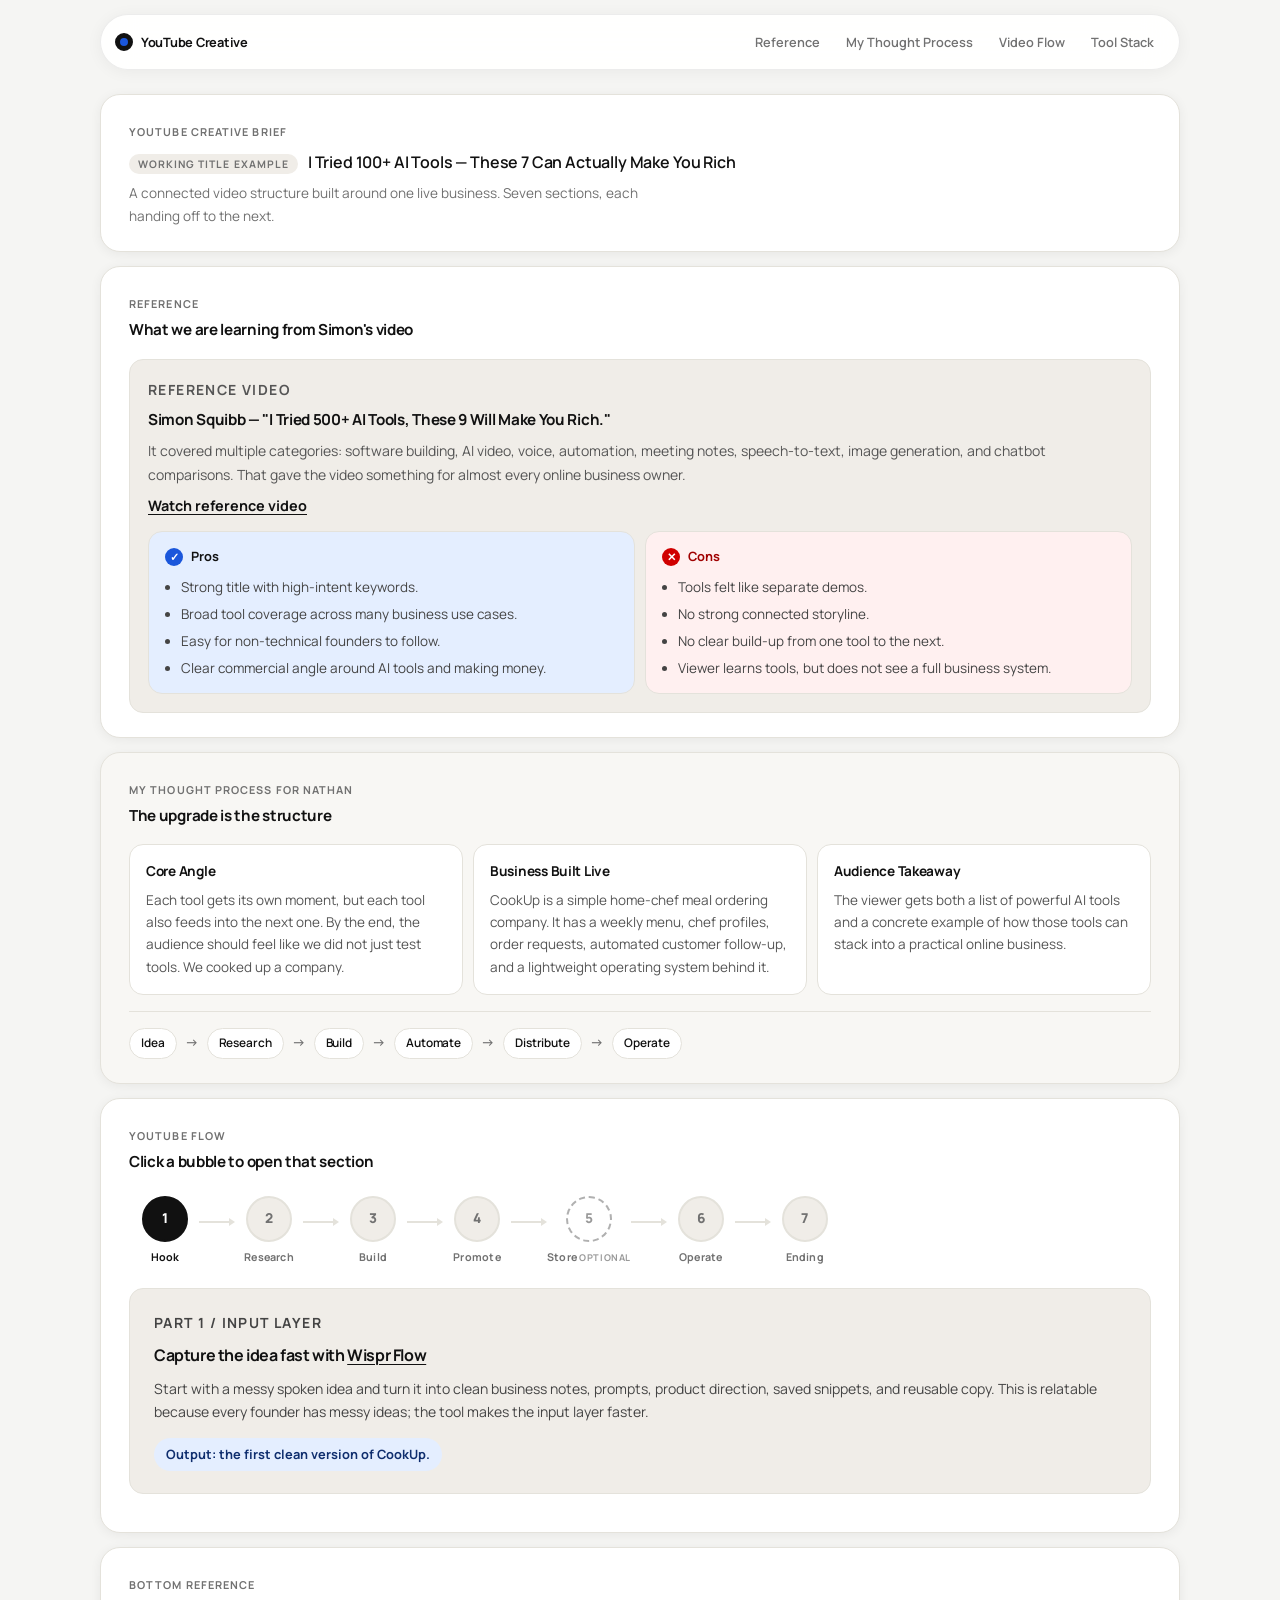
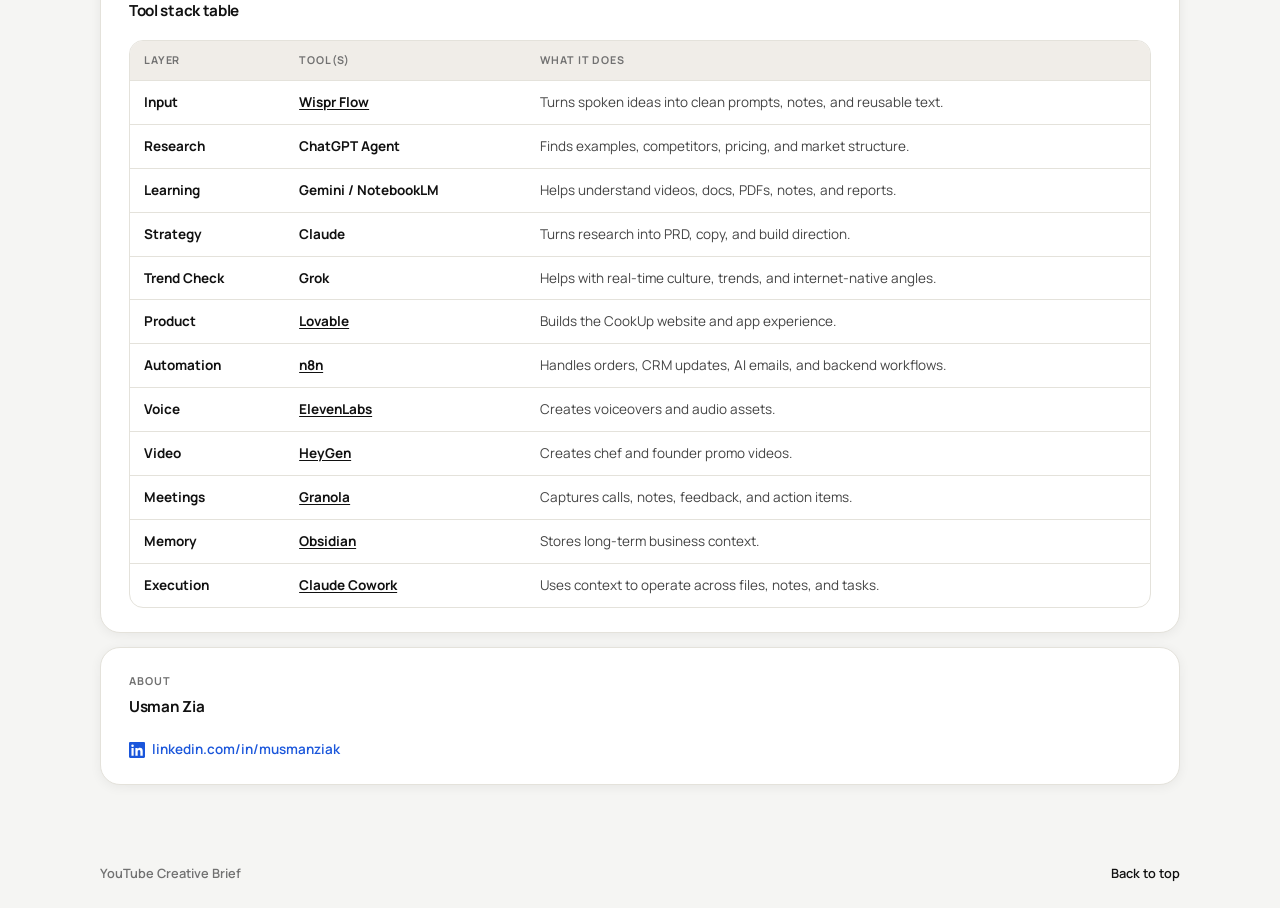
==== docs/index.html @ d0417f4d "Add About section, update footer text - Add About section with Usman Zia name and LinkedIn link - Si" ====
<!doctype html>
<html lang="en">
  <head>
    <meta charset="UTF-8" />
    <meta name="viewport" content="width=device-width, initial-scale=1.0" />
    <meta name="description" content="YouTube creative brief for a CookUp AI tools video built around one connected business." />
    <title>YouTube Creative Brief — CookUp</title>
    <link rel="preconnect" href="https://fonts.googleapis.com" />
    <link rel="preconnect" href="https://fonts.gstatic.com" crossorigin />
    <link href="https://fonts.googleapis.com/css2?family=Manrope:wght@400;500;600;700;800&display=swap" rel="stylesheet" />
    <link rel="stylesheet" href="styles.css" />
  </head>
  <body>
    <header class="site-header">
      <a class="brand" href="#top" aria-label="Go to top">
        <span class="brand-mark"></span>
        <span>YouTube Creative</span>
      </a>
      <button class="menu-toggle" type="button" aria-expanded="false" aria-controls="primary-nav">
        <span class="menu-toggle-line"></span>
        <span class="menu-toggle-line"></span>
        <span class="menu-toggle-line"></span>
        <span class="sr-only">Toggle navigation</span>
      </button>
      <nav id="primary-nav" class="nav" aria-label="Page sections">
        <a href="#reference">Reference</a>
        <a href="#thinking">My Thought Process</a>
        <a href="#flow">Video Flow</a>
        <a href="#stack">Tool Stack</a>
      </nav>
    </header>

    <main id="top">

      <section class="hero section-shell">
        <div class="eyebrow">YouTube Creative Brief</div>
        <p class="working-title"><span class="wt-label">Working Title Example</span> I Tried 100+ AI Tools — These 7 Can Actually Make You Rich</p>
        <p class="page-desc">A connected video structure built around one live business. Seven sections, each handing off to the next.</p>
      </section>

      <section id="reference" class="section-shell">
        <div class="section-label">
          <span class="section-kicker">Reference</span>
          <h2>What we are learning from Simon's video</h2>
        </div>

        <article class="reference-card">
          <div class="reference-copy">
            <p class="label">Reference Video</p>
            <h3>Simon Squibb — "I Tried 500+ AI Tools, These 9 Will Make You Rich."</h3>
            <p>
              It covered multiple categories: software building, AI video, voice, automation, meeting notes,
              speech-to-text, image generation, and chatbot comparisons. That gave the video something for
              almost every online business owner.
            </p>
            <a class="text-link" href="https://www.youtube.com/watch?v=Qgi5hb7yxjU&t=3s" target="_blank" rel="noreferrer">
              Watch reference video
            </a>
          </div>

          <div class="pros-cons">
            <div class="pc-card pros-card">
              <h4><span aria-hidden="true">✓</span> Pros</h4>
              <ul>
                <li>Strong title with high-intent keywords.</li>
                <li>Broad tool coverage across many business use cases.</li>
                <li>Easy for non-technical founders to follow.</li>
                <li>Clear commercial angle around AI tools and making money.</li>
              </ul>
            </div>
            <div class="pc-card cons-card">
              <h4><span aria-hidden="true">✕</span> Cons</h4>
              <ul>
                <li>Tools felt like separate demos.</li>
                <li>No strong connected storyline.</li>
                <li>No clear build-up from one tool to the next.</li>
                <li>Viewer learns tools, but does not see a full business system.</li>
              </ul>
            </div>
          </div>
        </article>
      </section>

      <section id="thinking" class="section-shell thinking-section">
        <div class="section-label">
          <span class="section-kicker">My Thought Process for Nathan</span>
          <h2>The upgrade is the structure</h2>
        </div>

        <div class="thinking-grid">
          <article>
            <h3>Core Angle</h3>
            <p>
              Each tool gets its own moment, but each tool also feeds into the next one.
              By the end, the audience should feel like we did not just test tools. We cooked up a company.
            </p>
          </article>
          <article>
            <h3>Business Built Live</h3>
            <p>
              CookUp is a simple home-chef meal ordering company. It has a weekly menu, chef profiles,
              order requests, automated customer follow-up, and a lightweight operating system behind it.
            </p>
          </article>
          <article>
            <h3>Audience Takeaway</h3>
            <p>
              The viewer gets both a list of powerful AI tools and a concrete example of how those tools
              can stack into a practical online business.
            </p>
          </article>
        </div>

        <div class="flow-strip" aria-label="Video structure summary">
          <span class="flow-pill">Idea</span>
          <span class="flow-arrow" aria-hidden="true">→</span>
          <span class="flow-pill">Research</span>
          <span class="flow-arrow" aria-hidden="true">→</span>
          <span class="flow-pill">Build</span>
          <span class="flow-arrow" aria-hidden="true">→</span>
          <span class="flow-pill">Automate</span>
          <span class="flow-arrow" aria-hidden="true">→</span>
          <span class="flow-pill">Distribute</span>
          <span class="flow-arrow" aria-hidden="true">→</span>
          <span class="flow-pill">Operate</span>
        </div>
      </section>

      <section id="flow" class="section-shell flow-section">
        <div class="section-label">
          <span class="section-kicker">YouTube Flow</span>
          <h2>Click a bubble to open that section</h2>
        </div>

        <div class="flow-tabs" data-flow-tabs>

          <div class="flow-bubbles" role="tablist" aria-label="Video sections">
            <button class="bubble-step active" type="button" role="tab" aria-selected="true" aria-controls="flow-1" data-flow-tab="flow-1">
              <div class="bubble-circle">1</div>
              <div class="bubble-label">Hook</div>
            </button>
            <div class="bubble-connector" aria-hidden="true"></div>
            <button class="bubble-step" type="button" role="tab" aria-selected="false" aria-controls="flow-2" data-flow-tab="flow-2">
              <div class="bubble-circle">2</div>
              <div class="bubble-label">Research</div>
            </button>
            <div class="bubble-connector" aria-hidden="true"></div>
            <button class="bubble-step" type="button" role="tab" aria-selected="false" aria-controls="flow-3" data-flow-tab="flow-3">
              <div class="bubble-circle">3</div>
              <div class="bubble-label">Build</div>
            </button>
            <div class="bubble-connector" aria-hidden="true"></div>
            <button class="bubble-step" type="button" role="tab" aria-selected="false" aria-controls="flow-4" data-flow-tab="flow-4">
              <div class="bubble-circle">4</div>
              <div class="bubble-label">Promote</div>
            </button>
            <div class="bubble-connector" aria-hidden="true"></div>
            <button class="bubble-step bubble-optional" type="button" role="tab" aria-selected="false" aria-controls="flow-5" data-flow-tab="flow-5">
              <div class="bubble-circle">5</div>
              <div class="bubble-label">Store <span class="optional-tag">optional</span></div>
            </button>
            <div class="bubble-connector" aria-hidden="true"></div>
            <button class="bubble-step" type="button" role="tab" aria-selected="false" aria-controls="flow-6" data-flow-tab="flow-6">
              <div class="bubble-circle">6</div>
              <div class="bubble-label">Operate</div>
            </button>
            <div class="bubble-connector" aria-hidden="true"></div>
            <button class="bubble-step" type="button" role="tab" aria-selected="false" aria-controls="flow-7" data-flow-tab="flow-7">
              <div class="bubble-circle">7</div>
              <div class="bubble-label">Ending</div>
            </button>
          </div>

          <div class="flow-panels">
            <article id="flow-1" class="flow-panel active" role="tabpanel">
              <div class="panel-header">
                <p class="label">Part 1 / Input Layer</p>
                <h3>Capture the idea fast with <a class="tool-link" href="https://wisprflow.ai/" target="_blank" rel="noreferrer">Wispr Flow</a></h3>
              </div>
              <p>
                Start with a messy spoken idea and turn it into clean business notes, prompts, product direction,
                saved snippets, and reusable copy. This is relatable because every founder has messy ideas;
                the tool makes the input layer faster.
              </p>
              <div class="output">Output: the first clean version of CookUp.</div>
            </article>

            <article id="flow-2" class="flow-panel" role="tabpanel" hidden>
              <div class="panel-header">
                <p class="label">Part 2 / Learning + Strategy</p>
                <h3>Research and shape the business</h3>
              </div>
              <div class="tool-grid">
                <div class="tool-row">
                  <span class="tool-name">ChatGPT Agent</span>
                  <span class="tool-desc">Researches competitors, examples, pricing, landing pages, and business structure.</span>
                </div>
                <div class="tool-row">
                  <span class="tool-name">Gemini / NotebookLM</span>
                  <span class="tool-desc">Helps understand videos, PDFs, docs, notes, and reports.</span>
                </div>
                <div class="tool-row">
                  <span class="tool-name">Claude</span>
                  <span class="tool-desc">Turns research into strategy, PRD, copy, and build instructions.</span>
                </div>
                <div class="tool-row">
                  <span class="tool-name">Grok</span>
                  <span class="tool-desc">Checks internet-native language and trend framing.</span>
                </div>
              </div>
              <div class="output">Output: CookUp becomes a clear product direction with a build spec.</div>
            </article>

            <article id="flow-3" class="flow-panel" role="tabpanel" hidden>
              <div class="panel-header">
                <p class="label">Part 3 / Build + Automate</p>
                <h3>Build the product with <a class="tool-link" href="https://lovable.dev/" target="_blank" rel="noreferrer">Lovable</a> and <a class="tool-link" href="https://n8n.io/" target="_blank" rel="noreferrer">n8n</a></h3>
              </div>
              <p>
                Lovable builds the visible product layer: home page, weekly menu, chef profiles, meal cards,
                customer preference form, allergy and dietary inputs, order request flow, confirmation page,
                and a simple order dashboard.
              </p>
              <p>
                n8n powers the backend workflow: new order comes in, order is stored in a sheet or CRM,
                AI summarizes the request, customer gets a personalized follow-up, and chef receives a prep summary.
              </p>
              <div class="output">Output: a real software-enabled business, not just a landing page.</div>
            </article>

            <article id="flow-4" class="flow-panel" role="tabpanel" hidden>
              <div class="panel-header">
                <p class="label">Part 4 / Distribution</p>
                <h3>Create content assets with <a class="tool-link" href="https://elevenlabs.io/" target="_blank" rel="noreferrer">ElevenLabs</a> and <a class="tool-link" href="https://www.heygen.com/" target="_blank" rel="noreferrer">HeyGen</a></h3>
              </div>
              <p>
                Once CookUp exists, the video shifts to attention. ElevenLabs creates founder narration,
                chef voices, voiceovers, and audio assets. HeyGen creates chef intro videos, founder explainers,
                weekly menu promos, ads, and short-form content.
              </p>
              <div class="output">Output: CookUp now has distribution assets for social media and the website.</div>
            </article>

            <article id="flow-5" class="flow-panel" role="tabpanel" hidden>
              <div class="panel-header">
                <p class="label">Part 5 / Quick Promo</p>
                <h3>For e-commerce, mention Build Your Store</h3>
              </div>
              <p>
                This is a quick mid-video note, not a full detour. If viewers are applying the same idea
                to e-commerce specifically, Build Your Store is the relevant shortcut because it is focused
                on getting an AI-powered online store moving quickly.
              </p>
              <a class="button primary" href="https://www.buildyourstore.ai/" target="_blank" rel="noreferrer">Visit Build Your Store</a>
            </article>

            <article id="flow-6" class="flow-panel" role="tabpanel" hidden>
              <div class="panel-header">
                <p class="label">Part 6 / Operating System</p>
                <h3>Operate the company with Granola, Obsidian, and Claude Cowork</h3>
              </div>
              <p>
                <a class="tool-link" href="https://www.granola.ai/" target="_blank" rel="noreferrer">Granola</a>
                captures chef calls, customer feedback, partnership conversations, and action items.
                <a class="tool-link" href="https://obsidian.md/" target="_blank" rel="noreferrer">Obsidian</a>
                stores chef notes, customer feedback, menu ideas, pricing notes, SOPs, launch checklists, and content ideas.
                <a class="tool-link" href="https://www.anthropic.com/product/claude-cowork" target="_blank" rel="noreferrer">Claude Cowork</a>
                uses that context to draft follow-ups, organize tasks, improve copy, update plans, and help manage the business.
              </p>
              <div class="output">Framing: Granola captures it. Obsidian remembers it. Claude Cowork operates it.</div>
            </article>

            <article id="flow-7" class="flow-panel" role="tabpanel" hidden>
              <div class="panel-header">
                <p class="label">Part 7 / Ending Story</p>
                <h3>Close by teaching people how to think with AI</h3>
              </div>
              <p>
                End by making people feel like they did not just watch an AI tools video. They learned how
                to communicate with AI, which is <mark class="highlight-term">prompt engineering</mark>, and how to give AI the right notes,
                files, examples, and background, which is <mark class="highlight-term">context engineering</mark>.
              </p>
              <p class="callout-note">If users know this, they're already ahead of 90% of people in AI.</p>
              <p>
                Connect it to the personal story: imposter syndrome around extremely smart people, using
                Claude Code / Claude Cowork to understand and tinker with a "zero-human company" codebase,
                and using AI to help work through a $10M commercial real estate deal at 26.
              </p>
              <div class="output">Final message: teach people how to fish, not just show them tools.</div>
            </article>
          </div>
        </div>
      </section>

      <section id="stack" class="section-shell">
        <div class="section-label">
          <span class="section-kicker">Bottom Reference</span>
          <h2>Tool stack table</h2>
        </div>

        <div class="table-wrap">
          <table>
            <thead>
              <tr>
                <th>Layer</th>
                <th>Tool(s)</th>
                <th>What It Does</th>
              </tr>
            </thead>
            <tbody>
              <tr>
                <td>Input</td>
                <td><a class="tool-link" href="https://wisprflow.ai/" target="_blank" rel="noreferrer">Wispr Flow</a></td>
                <td>Turns spoken ideas into clean prompts, notes, and reusable text.</td>
              </tr>
              <tr>
                <td>Research</td>
                <td>ChatGPT Agent</td>
                <td>Finds examples, competitors, pricing, and market structure.</td>
              </tr>
              <tr>
                <td>Learning</td>
                <td>Gemini / NotebookLM</td>
                <td>Helps understand videos, docs, PDFs, notes, and reports.</td>
              </tr>
              <tr>
                <td>Strategy</td>
                <td>Claude</td>
                <td>Turns research into PRD, copy, and build direction.</td>
              </tr>
              <tr>
                <td>Trend Check</td>
                <td>Grok</td>
                <td>Helps with real-time culture, trends, and internet-native angles.</td>
              </tr>
              <tr>
                <td>Product</td>
                <td><a class="tool-link" href="https://lovable.dev/" target="_blank" rel="noreferrer">Lovable</a></td>
                <td>Builds the CookUp website and app experience.</td>
              </tr>
              <tr>
                <td>Automation</td>
                <td><a class="tool-link" href="https://n8n.io/" target="_blank" rel="noreferrer">n8n</a></td>
                <td>Handles orders, CRM updates, AI emails, and backend workflows.</td>
              </tr>
              <tr>
                <td>Voice</td>
                <td><a class="tool-link" href="https://elevenlabs.io/" target="_blank" rel="noreferrer">ElevenLabs</a></td>
                <td>Creates voiceovers and audio assets.</td>
              </tr>
              <tr>
                <td>Video</td>
                <td><a class="tool-link" href="https://www.heygen.com/" target="_blank" rel="noreferrer">HeyGen</a></td>
                <td>Creates chef and founder promo videos.</td>
              </tr>
              <tr>
                <td>Meetings</td>
                <td><a class="tool-link" href="https://www.granola.ai/" target="_blank" rel="noreferrer">Granola</a></td>
                <td>Captures calls, notes, feedback, and action items.</td>
              </tr>
              <tr>
                <td>Memory</td>
                <td><a class="tool-link" href="https://obsidian.md/" target="_blank" rel="noreferrer">Obsidian</a></td>
                <td>Stores long-term business context.</td>
              </tr>
              <tr>
                <td>Execution</td>
                <td><a class="tool-link" href="https://www.anthropic.com/product/claude-cowork" target="_blank" rel="noreferrer">Claude Cowork</a></td>
                <td>Uses context to operate across files, notes, and tasks.</td>
              </tr>
            </tbody>
          </table>
        </div>
      </section>

      <section class="section-shell about-section">
        <div class="section-label">
          <span class="section-kicker">About</span>
          <h2>Usman Zia</h2>
        </div>
        <a class="linkedin-link" href="https://www.linkedin.com/in/musmanziak/" target="_blank" rel="noreferrer">
          <svg width="16" height="16" viewBox="0 0 24 24" fill="currentColor" aria-hidden="true">
            <path d="M20.447 20.452H17.01v-5.569c0-1.328-.027-3.037-1.852-3.037-1.853 0-2.136 1.445-2.136 2.939v5.667H9.584V9h3.298v1.561h.046c.477-.9 1.637-1.85 3.37-1.85 3.601 0 4.267 2.37 4.267 5.455v6.286zM5.337 7.433a1.914 1.914 0 1 1 0-3.828 1.914 1.914 0 0 1 0 3.828zm1.648 13.019H3.69V9h3.295v11.452zM22.225 0H1.771C.792 0 0 .774 0 1.729v20.542C0 23.227.792 24 1.771 24h20.451C23.2 24 24 23.227 24 22.271V1.729C24 .774 23.2 0 22.222 0h.003z"/>
          </svg>
          linkedin.com/in/musmanziak
        </a>
      </section>
    </main>

    <footer class="footer">
      <p>YouTube Creative Brief</p>
      <a href="#top">Back to top</a>
    </footer>

    <script src="script.js"></script>
  </body>
</html>
---- docs/styles.css ----
:root {
  --bg: #f5f5f3;
  --paper: #ffffff;
  --ink: #111111;
  --muted: #717171;
  --line: #e4e2db;
  --soft: #f0ede8;
  --accent: #1a56db;
  --accent-soft: #e4eeff;
  --accent-ink: #0f2e6e;
  --danger: #fff0f0;
  --danger-ink: #a00000;
  --success: #e4eeff;
  --radius-lg: 20px;
  --radius-md: 14px;
  --shadow: 0 2px 12px rgba(16, 16, 16, 0.06);
}

* {
  box-sizing: border-box;
}

html {
  scroll-behavior: smooth;
}

body {
  margin: 0;
  overflow-x: hidden;
  background: var(--bg);
  color: var(--ink);
  font-family: "Manrope", sans-serif;
  font-size: 0.9rem;
  line-height: 1.6;
}

a {
  color: inherit;
  text-decoration: none;
}

h1, h2, h3, h4, p {
  text-wrap: pretty;
}

/* ---------- Header ---------- */

.site-header {
  position: sticky;
  top: 0;
  z-index: 20;
  display: flex;
  align-items: center;
  justify-content: space-between;
  width: min(1080px, calc(100% - 32px));
  margin: 14px auto 0;
  padding: 10px 14px;
  border: 1px solid rgba(16, 16, 16, 0.08);
  border-radius: 999px;
  background: rgba(255, 255, 255, 0.92);
  backdrop-filter: blur(16px);
  box-shadow: 0 2px 16px rgba(16, 16, 16, 0.05);
}

.brand,
.nav {
  display: flex;
  align-items: center;
}

.brand {
  gap: 8px;
  font-size: 0.8rem;
  font-weight: 700;
  letter-spacing: -0.02em;
}

.brand-mark {
  width: 18px;
  height: 18px;
  border: 5px solid var(--ink);
  border-radius: 50%;
  background: var(--accent);
  flex-shrink: 0;
}

.nav {
  gap: 4px;
  color: var(--muted);
  font-size: 0.8rem;
  font-weight: 600;
}

.nav a {
  padding: 7px 11px;
  border-radius: 999px;
  transition: background 120ms, color 120ms;
}

.nav a:hover {
  background: var(--soft);
  color: var(--ink);
}

.menu-toggle {
  display: none;
}

.sr-only {
  position: absolute;
  width: 1px;
  height: 1px;
  padding: 0;
  margin: -1px;
  overflow: hidden;
  clip: rect(0, 0, 0, 0);
  white-space: nowrap;
  border: 0;
}

/* ---------- Layout ---------- */

main {
  padding: 24px 0 64px;
}

.section-shell {
  width: min(1080px, calc(100% - 32px));
  margin: 0 auto 14px;
  padding: 24px 28px;
  border: 1px solid var(--line);
  border-radius: var(--radius-lg);
  background: var(--paper);
  box-shadow: var(--shadow);
}

/* ---------- Hero ---------- */

.hero {
  padding: 28px 28px 24px;
}

.eyebrow,
.section-kicker,
.label {
  margin: 0;
  color: var(--muted);
  font-size: 0.68rem;
  font-weight: 700;
  letter-spacing: 0.1em;
  text-transform: uppercase;
}

.working-title {
  display: flex;
  flex-wrap: wrap;
  align-items: baseline;
  gap: 10px;
  margin: 10px 0 8px;
  font-size: 1rem;
  font-weight: 600;
  color: var(--ink);
  line-height: 1.4;
  letter-spacing: -0.01em;
}

.wt-label {
  display: inline-block;
  padding: 3px 9px;
  border-radius: 999px;
  background: var(--soft);
  color: var(--muted);
  font-size: 0.65rem;
  font-weight: 700;
  letter-spacing: 0.1em;
  text-transform: uppercase;
}

.page-desc {
  margin: 0;
  color: var(--muted);
  max-width: 560px;
  font-size: 0.85rem;
  line-height: 1.65;
}

/* ---------- Section Labels ---------- */

.section-label {
  margin-bottom: 16px;
}

.section-label h2 {
  margin: 4px 0 0;
  font-size: 0.95rem;
  font-weight: 700;
  letter-spacing: -0.02em;
}

/* ---------- Reference ---------- */

.reference-card {
  display: grid;
  gap: 14px;
  padding: 18px;
  border: 1px solid var(--line);
  border-radius: var(--radius-md);
  background: var(--soft);
}

.reference-copy {
  display: grid;
  gap: 8px;
}

.reference-copy h3 {
  margin: 0;
  font-size: 0.95rem;
  font-weight: 700;
  letter-spacing: -0.02em;
  line-height: 1.4;
}

.reference-copy p {
  margin: 0;
  color: #555;
  font-size: 0.875rem;
  line-height: 1.7;
}

.text-link,
.tool-link {
  text-decoration: underline;
  text-decoration-thickness: 0.08em;
  text-underline-offset: 0.18em;
  font-weight: 700;
}

.text-link:hover,
.tool-link:hover {
  color: var(--accent);
}

.pros-cons {
  display: grid;
  grid-template-columns: repeat(2, minmax(0, 1fr));
  gap: 10px;
}

.pc-card {
  padding: 14px 16px;
  border-radius: var(--radius-md);
  border: 1px solid var(--line);
}

.pc-card h4 {
  display: flex;
  align-items: center;
  gap: 8px;
  margin: 0 0 10px;
  font-size: 0.8rem;
  font-weight: 700;
}

.pc-card h4 span {
  display: grid;
  width: 18px;
  height: 18px;
  place-items: center;
  border-radius: 50%;
  color: #fff;
  font-size: 0.7rem;
  flex-shrink: 0;
}

.pros-card {
  background: var(--success);
}

.pros-card h4 span {
  background: #1a56db;
}

.cons-card {
  background: var(--danger);
}

.cons-card h4 {
  color: var(--danger-ink);
}

.cons-card h4 span {
  background: #d00000;
}

.pc-card ul {
  display: grid;
  gap: 6px;
  margin: 0;
  padding-left: 16px;
  color: #444;
  line-height: 1.55;
  font-size: 0.845rem;
}

/* ---------- Thinking ---------- */

.thinking-section {
  background: #f8f7f4;
}

.thinking-grid {
  display: grid;
  grid-template-columns: repeat(3, minmax(0, 1fr));
  gap: 10px;
}

.thinking-grid article {
  padding: 16px;
  border: 1px solid var(--line);
  border-radius: var(--radius-md);
  background: var(--paper);
}

.thinking-grid h3 {
  margin: 0 0 6px;
  font-size: 0.85rem;
  font-weight: 700;
  letter-spacing: -0.02em;
}

.thinking-grid p {
  margin: 0;
  color: #555;
  line-height: 1.65;
  font-size: 0.845rem;
}

.flow-strip {
  display: flex;
  flex-wrap: wrap;
  align-items: center;
  gap: 8px;
  margin-top: 16px;
  padding-top: 16px;
  border-top: 1px solid var(--line);
}

.flow-pill {
  padding: 5px 11px;
  border-radius: 999px;
  background: var(--paper);
  border: 1px solid var(--line);
  color: var(--ink);
  font-size: 0.74rem;
  font-weight: 600;
  letter-spacing: -0.01em;
}

.flow-arrow {
  color: var(--muted);
  font-size: 0.85rem;
  font-weight: 600;
}

/* ---------- Flow ---------- */

.flow-section {
  background: var(--paper);
}

.flow-tabs {
  display: grid;
  gap: 18px;
}

/* Bubble pipeline */

.flow-bubbles {
  display: flex;
  align-items: flex-start;
  overflow-x: auto;
  padding: 6px 2px 4px;
  scrollbar-width: none;
}

.flow-bubbles::-webkit-scrollbar {
  display: none;
}

.bubble-step {
  display: flex;
  flex-direction: column;
  align-items: center;
  gap: 7px;
  flex-shrink: 0;
  padding: 0;
  border: none;
  background: none;
  cursor: pointer;
  font: inherit;
  min-width: 68px;
  -webkit-tap-highlight-color: transparent;
}

.bubble-circle {
  width: 46px;
  height: 46px;
  border-radius: 50%;
  border: 2px solid var(--line);
  background: var(--soft);
  display: flex;
  align-items: center;
  justify-content: center;
  font-size: 0.85rem;
  font-weight: 800;
  color: var(--muted);
  transition: background 140ms, border-color 140ms, color 140ms;
}

.bubble-label {
  font-size: 0.67rem;
  font-weight: 700;
  color: var(--muted);
  letter-spacing: 0.02em;
  text-align: center;
  transition: color 140ms;
}

.bubble-step.active .bubble-circle {
  background: var(--ink);
  border-color: var(--ink);
  color: #fff;
}

.bubble-step.active .bubble-label {
  color: var(--ink);
}

.bubble-step:hover:not(.active) .bubble-circle {
  border-color: #999;
  color: var(--ink);
}

.bubble-optional .bubble-circle {
  border-style: dashed;
  border-color: #b0b0b0;
  color: #999;
  background: var(--paper);
}

.bubble-optional.active .bubble-circle {
  border-style: solid;
  border-color: #888;
  background: #666;
  color: #fff;
}

.optional-tag {
  display: inline-block;
  font-size: 0.58rem;
  font-weight: 700;
  letter-spacing: 0.06em;
  text-transform: uppercase;
  color: #999;
  vertical-align: middle;
}

/* Connector: line + arrowhead */

.bubble-connector {
  flex-shrink: 0;
  align-self: flex-start;
  /* center with 46px circle: 23px - 1px (half line height) = 22px */
  margin-top: 22px;
  width: 36px;
  display: flex;
  align-items: center;
}

.bubble-connector::before {
  content: '';
  display: block;
  flex: 1;
  height: 2px;
  background: var(--line);
}

.bubble-connector::after {
  content: '';
  display: block;
  border-left: 6px solid var(--line);
  border-top: 4px solid transparent;
  border-bottom: 4px solid transparent;
}

/* Panels */

.flow-panels {
  min-height: 220px;
}

.flow-panel {
  padding: 22px 24px;
  border: 1px solid var(--line);
  border-radius: var(--radius-md);
  background: var(--soft);
}

.panel-header {
  margin-bottom: 10px;
}

.panel-header h3 {
  margin: 6px 0 0;
  font-size: 1rem;
  font-weight: 700;
  letter-spacing: -0.025em;
  line-height: 1.35;
}

.flow-panel p {
  margin: 0 0 10px;
  color: #444;
  line-height: 1.7;
  font-size: 0.875rem;
}

.tool-grid {
  display: grid;
  gap: 1px;
  border: 1px solid var(--line);
  border-radius: var(--radius-md);
  overflow: hidden;
  margin-bottom: 12px;
  background: var(--line);
}

.tool-row {
  display: grid;
  grid-template-columns: 160px 1fr;
  align-items: baseline;
  gap: 16px;
  padding: 10px 14px;
  background: var(--paper);
}

.tool-name {
  font-size: 0.8rem;
  font-weight: 700;
  color: var(--ink);
}

.tool-desc {
  font-size: 0.845rem;
  color: #555;
  line-height: 1.55;
}

.highlight-term {
  background: var(--accent-soft);
  color: var(--accent-ink);
  padding: 1px 5px;
  border-radius: 4px;
  font-style: normal;
  font-weight: 700;
}

.callout-note {
  margin: 10px 0 0;
  padding: 10px 14px;
  border-left: 3px solid var(--accent);
  background: var(--accent-soft);
  color: var(--accent-ink);
  font-size: 0.875rem;
  font-weight: 600;
  line-height: 1.5;
  border-radius: 0 var(--radius-md) var(--radius-md) 0;
}

.output {
  display: inline-flex;
  margin-top: 4px;
  padding: 6px 12px;
  border-radius: 999px;
  background: var(--accent-soft);
  color: var(--accent-ink);
  font-size: 0.8rem;
  font-weight: 700;
}

.button {
  display: inline-flex;
  align-items: center;
  justify-content: center;
  min-height: 38px;
  padding: 0 16px;
  border: 1px solid var(--ink);
  border-radius: 999px;
  font-weight: 700;
  font-size: 0.8rem;
  cursor: pointer;
}

.button.primary {
  background: var(--ink);
  color: #fff;
}

/* ---------- Table ---------- */

.table-wrap {
  overflow-x: auto;
  border: 1px solid var(--line);
  border-radius: var(--radius-md);
  background: var(--paper);
}

table {
  width: 100%;
  min-width: 640px;
  border-collapse: collapse;
}

th,
td {
  padding: 11px 14px;
  border-bottom: 1px solid var(--line);
  text-align: left;
  vertical-align: top;
}

th {
  background: var(--soft);
  font-size: 0.67rem;
  font-weight: 700;
  letter-spacing: 0.08em;
  text-transform: uppercase;
  color: var(--muted);
}

td {
  color: #444;
  line-height: 1.55;
  font-size: 0.845rem;
}

td:first-child,
td:nth-child(2) {
  color: var(--ink);
  font-weight: 700;
}

tr:last-child td {
  border-bottom: 0;
}

/* ---------- About ---------- */

.about-section {
  padding: 20px 28px;
}

.linkedin-link {
  display: inline-flex;
  align-items: center;
  gap: 7px;
  margin-top: 4px;
  font-size: 0.845rem;
  font-weight: 600;
  color: var(--accent);
  text-decoration: none;
}

.linkedin-link:hover {
  color: var(--accent-ink);
}

/* ---------- Footer ---------- */

.footer {
  display: flex;
  justify-content: space-between;
  gap: 16px;
  width: min(1080px, calc(100% - 32px));
  margin: 0 auto 24px;
  color: var(--muted);
  font-size: 0.8rem;
  font-weight: 600;
}

.footer p {
  margin: 0;
}

.footer a {
  color: var(--ink);
}

/* ---------- Responsive ---------- */

@media (max-width: 900px) {
  .site-header {
    flex-wrap: wrap;
    border-radius: 18px;
  }

  .menu-toggle {
    display: inline-grid;
    flex: 0 0 38px;
    width: 38px;
    height: 38px;
    place-items: center;
    gap: 4px;
    padding: 10px;
    border: 1px solid rgba(16, 16, 16, 0.12);
    border-radius: 999px;
    background: var(--paper);
    cursor: pointer;
  }

  .menu-toggle-line {
    display: block;
    width: 16px;
    height: 2px;
    border-radius: 999px;
    background: currentColor;
    transition: transform 180ms ease, opacity 180ms ease;
  }

  .site-header.menu-open .menu-toggle-line:nth-child(1) {
    transform: translateY(6px) rotate(45deg);
  }

  .site-header.menu-open .menu-toggle-line:nth-child(2) {
    opacity: 0;
  }

  .site-header.menu-open .menu-toggle-line:nth-child(3) {
    transform: translateY(-6px) rotate(-45deg);
  }

  .nav {
    display: none;
    width: 100%;
    flex-direction: column;
    align-items: stretch;
    gap: 2px;
    padding-top: 8px;
  }

  .site-header.menu-open .nav {
    display: flex;
  }

  .nav a {
    padding: 10px 12px;
    background: var(--soft);
    color: var(--ink);
  }

  .pros-cons,
  .thinking-grid {
    grid-template-columns: 1fr;
  }
}

@media (max-width: 560px) {
  .section-shell,
  .site-header,
  .footer {
    width: calc(100% - 20px);
  }

  .section-shell {
    padding: 18px;
    border-radius: 16px;
  }

  .page-title {
    font-size: 1.3rem;
  }

  .footer {
    flex-direction: column;
    gap: 6px;
  }
}
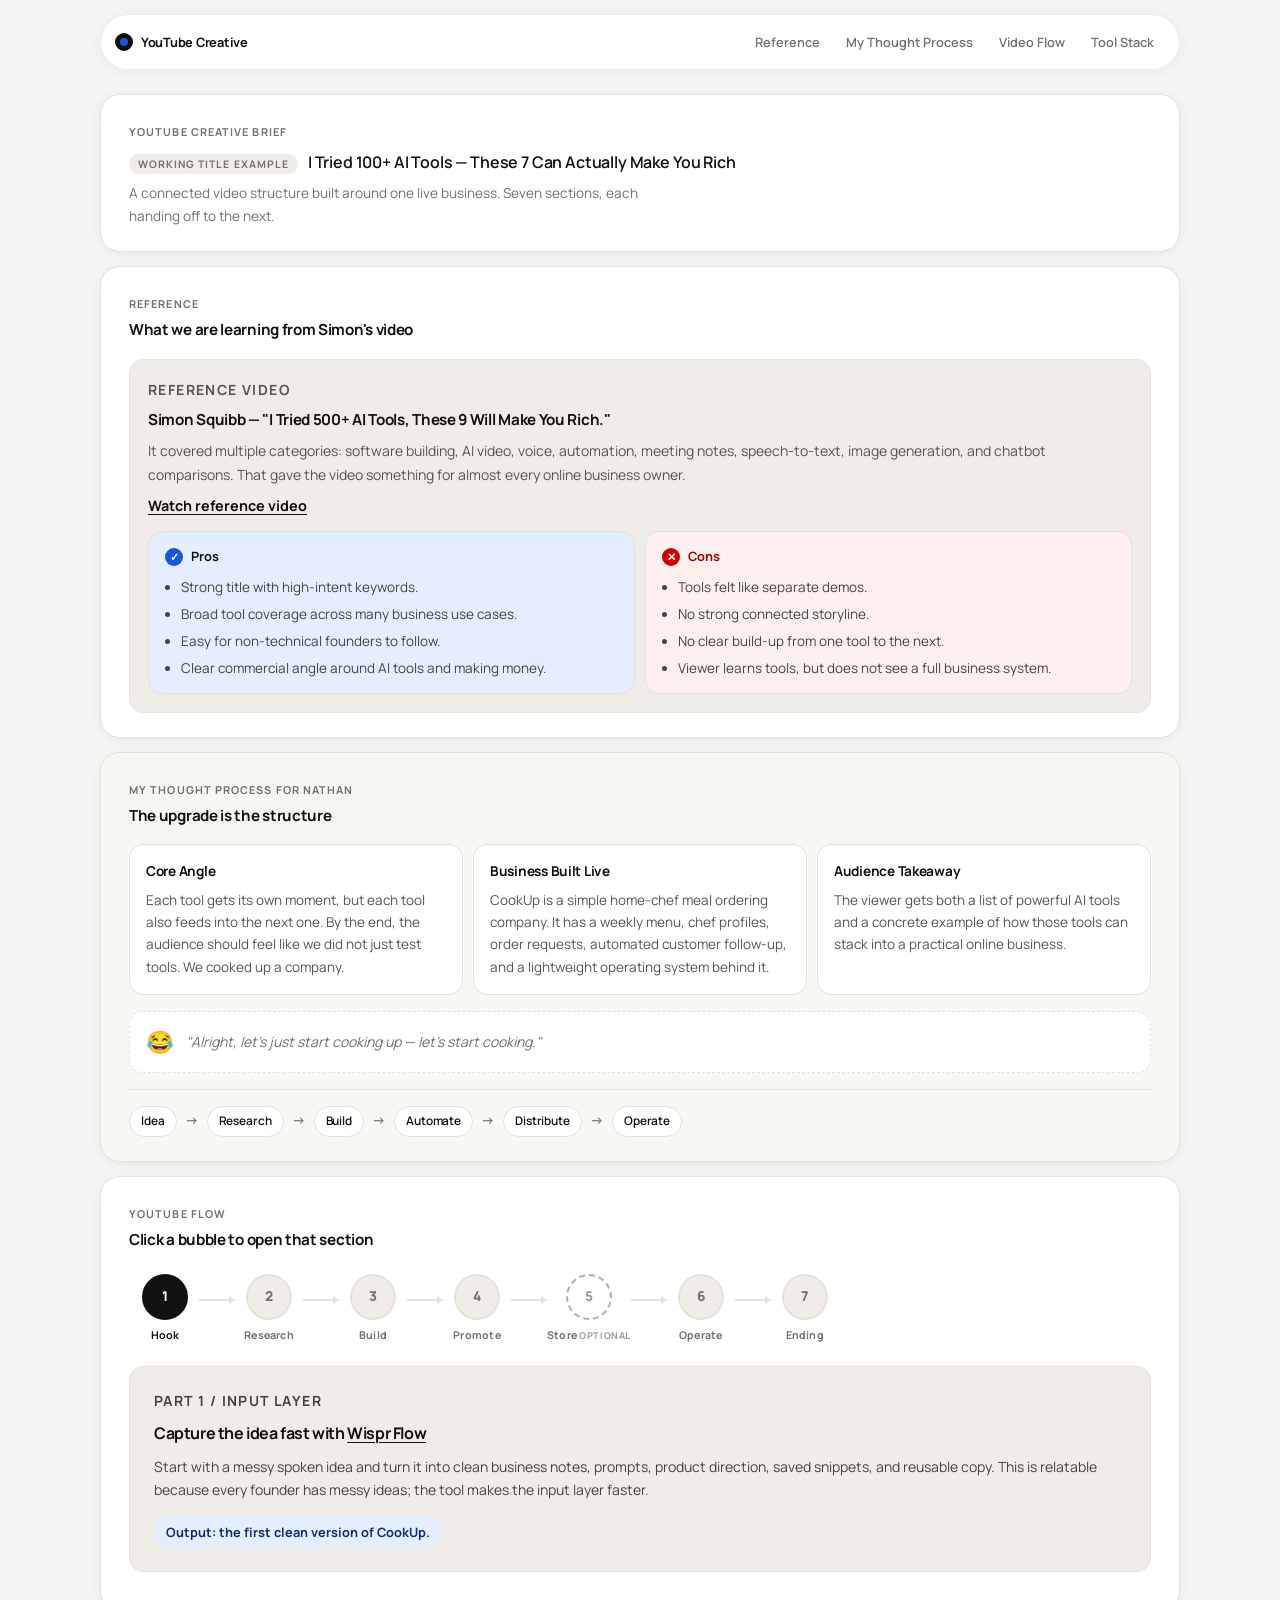
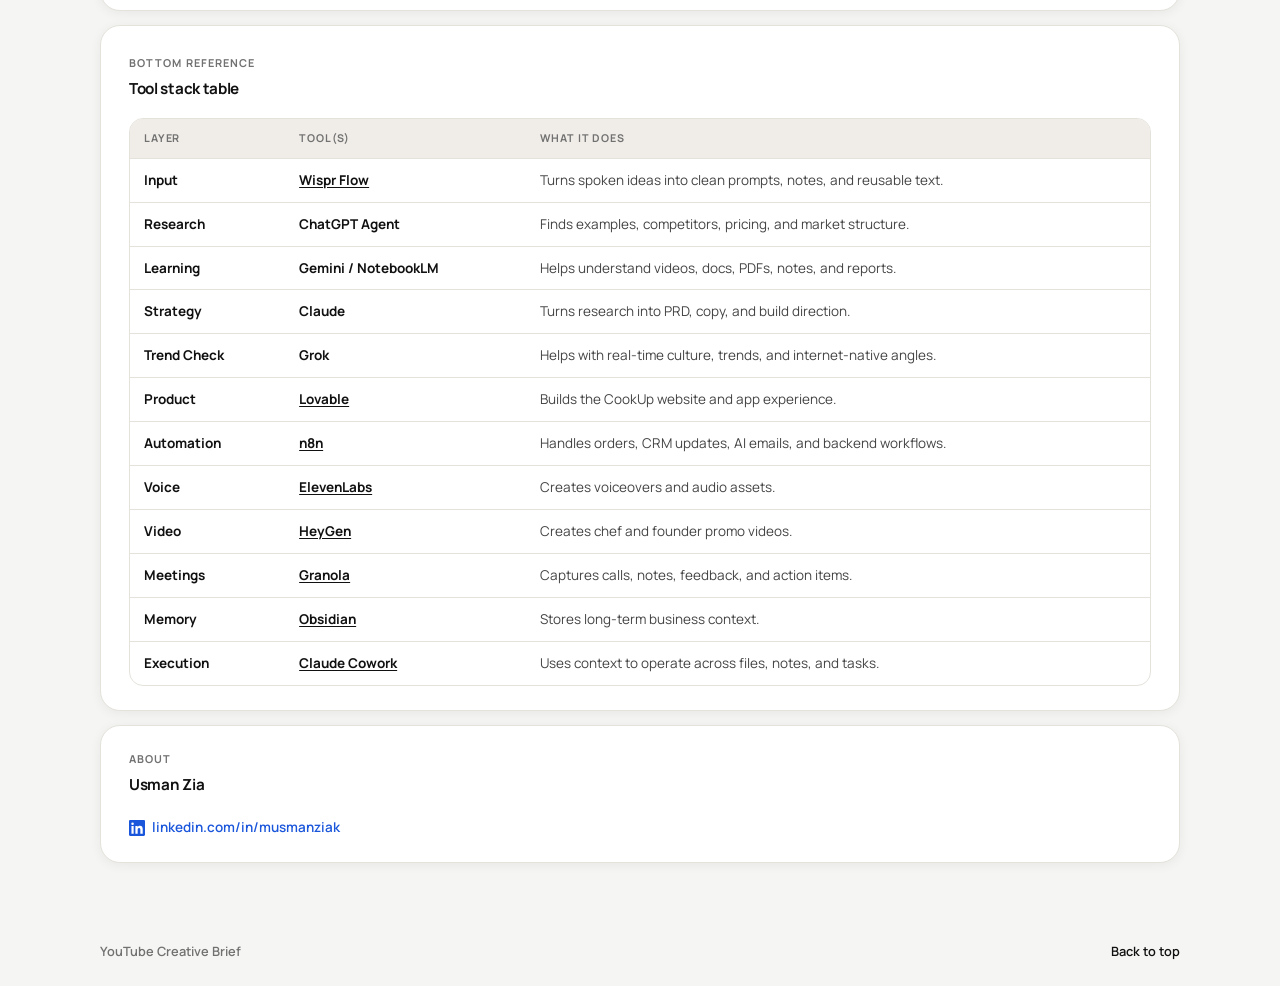
==== commit 62c37bd1: "Add funny quote and cook-up callout to thought process section Co-Authored-By: Claude Sonnet 4.6 <no" ====
--- a/docs/index.html
+++ b/docs/index.html
@@ -111,6 +111,11 @@
           </article>
         </div>
 
+        <div class="funny-quote">
+          <span class="funny-emoji">😂</span>
+          <p>"Alright, let's just start cooking up — let's start cooking."</p>
+        </div>
+
         <div class="flow-strip" aria-label="Video structure summary">
           <span class="flow-pill">Idea</span>
           <span class="flow-arrow" aria-hidden="true">→</span>
--- a/docs/styles.css
+++ b/docs/styles.css
@@ -336,6 +336,29 @@
   font-size: 0.845rem;
 }
 
+.funny-quote {
+  display: flex;
+  align-items: center;
+  gap: 12px;
+  margin: 16px 0 0;
+  padding: 12px 16px;
+  border: 1px dashed var(--line);
+  border-radius: var(--radius-md);
+  background: var(--paper);
+}
+
+.funny-emoji {
+  font-size: 1.4rem;
+  flex-shrink: 0;
+}
+
+.funny-quote p {
+  margin: 0;
+  font-size: 0.875rem;
+  font-style: italic;
+  color: var(--muted);
+}
+
 .flow-strip {
   display: flex;
   flex-wrap: wrap;
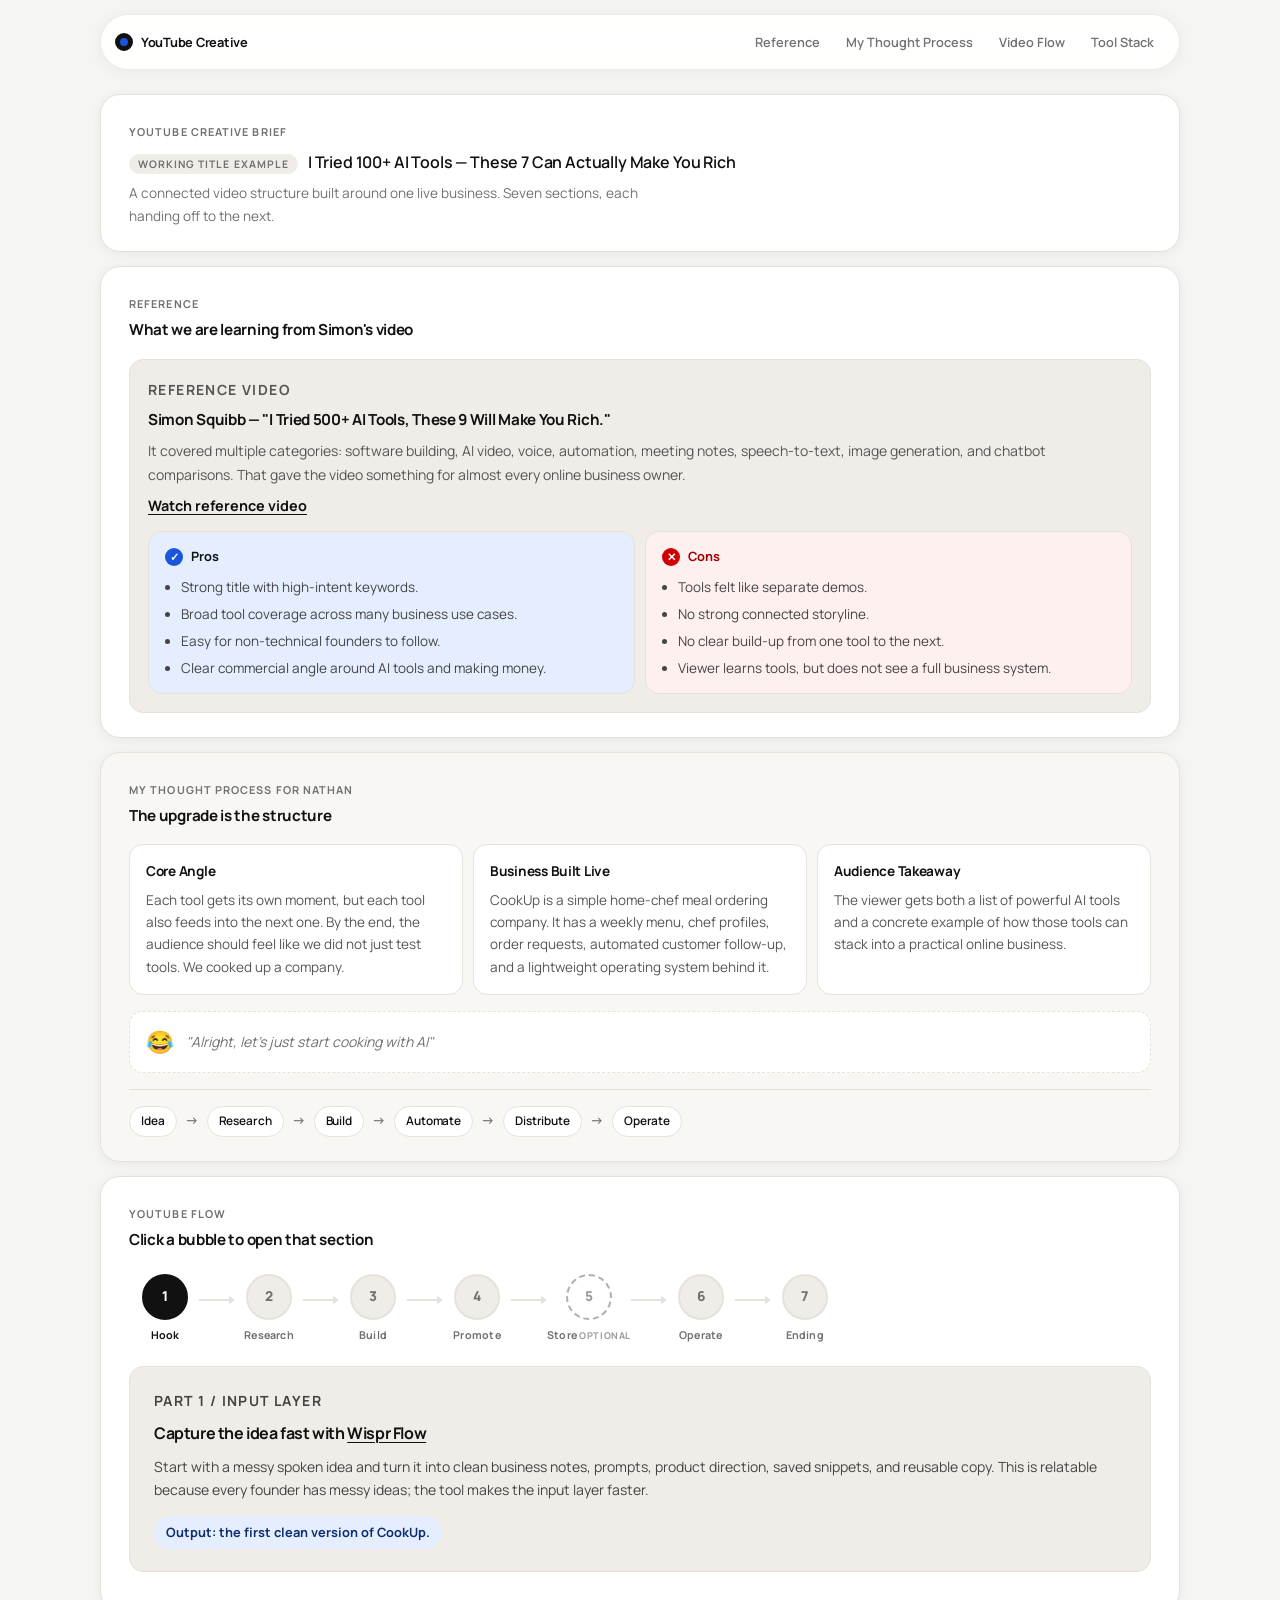
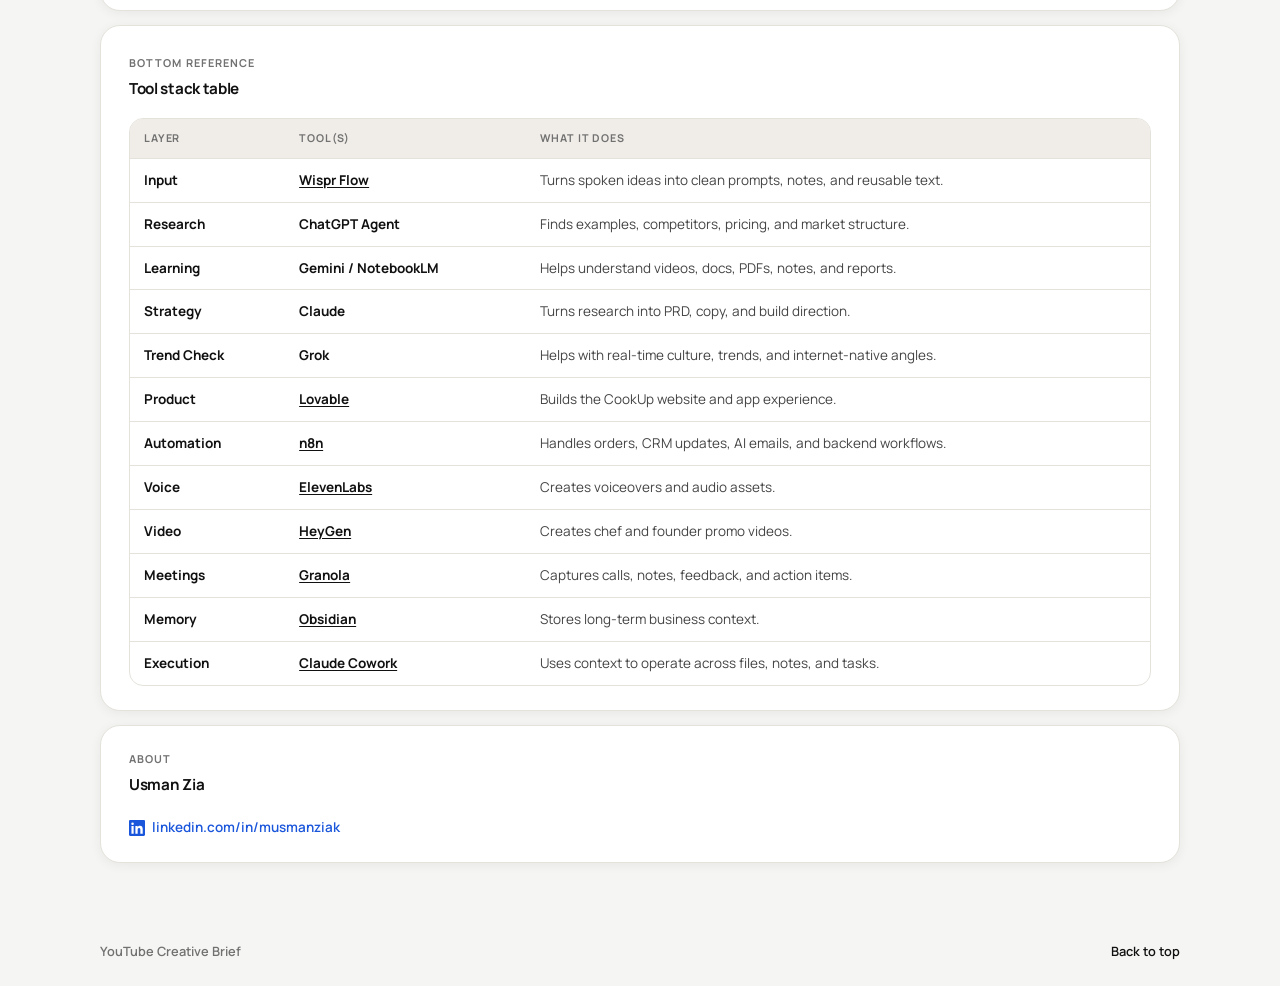
==== commit 01cc39b3: "Update operate section layout and quote text - Granola/Obsidian/Claude Cowork reformatted to tool gr" ====
--- a/docs/index.html
+++ b/docs/index.html
@@ -113,7 +113,7 @@
 
         <div class="funny-quote">
           <span class="funny-emoji">😂</span>
-          <p>"Alright, let's just start cooking up — let's start cooking."</p>
+          <p>"Alright, let's just start cooking with AI"</p>
         </div>
 
         <div class="flow-strip" aria-label="Video structure summary">
@@ -264,14 +264,20 @@
                 <p class="label">Part 6 / Operating System</p>
                 <h3>Operate the company with Granola, Obsidian, and Claude Cowork</h3>
               </div>
-              <p>
-                <a class="tool-link" href="https://www.granola.ai/" target="_blank" rel="noreferrer">Granola</a>
-                captures chef calls, customer feedback, partnership conversations, and action items.
-                <a class="tool-link" href="https://obsidian.md/" target="_blank" rel="noreferrer">Obsidian</a>
-                stores chef notes, customer feedback, menu ideas, pricing notes, SOPs, launch checklists, and content ideas.
-                <a class="tool-link" href="https://www.anthropic.com/product/claude-cowork" target="_blank" rel="noreferrer">Claude Cowork</a>
-                uses that context to draft follow-ups, organize tasks, improve copy, update plans, and help manage the business.
-              </p>
+              <div class="tool-grid">
+                <div class="tool-row">
+                  <span class="tool-name"><a class="tool-link" href="https://www.granola.ai/" target="_blank" rel="noreferrer">Granola</a></span>
+                  <span class="tool-desc">Captures chef calls, customer feedback, partnership conversations, and action items.</span>
+                </div>
+                <div class="tool-row">
+                  <span class="tool-name"><a class="tool-link" href="https://obsidian.md/" target="_blank" rel="noreferrer">Obsidian</a></span>
+                  <span class="tool-desc">Stores chef notes, customer feedback, menu ideas, pricing notes, SOPs, launch checklists, and content ideas.</span>
+                </div>
+                <div class="tool-row">
+                  <span class="tool-name"><a class="tool-link" href="https://www.anthropic.com/product/claude-cowork" target="_blank" rel="noreferrer">Claude Cowork</a></span>
+                  <span class="tool-desc">Uses that context to draft follow-ups, organize tasks, improve copy, update plans, and help manage the business.</span>
+                </div>
+              </div>
               <div class="output">Framing: Granola captures it. Obsidian remembers it. Claude Cowork operates it.</div>
             </article>
 
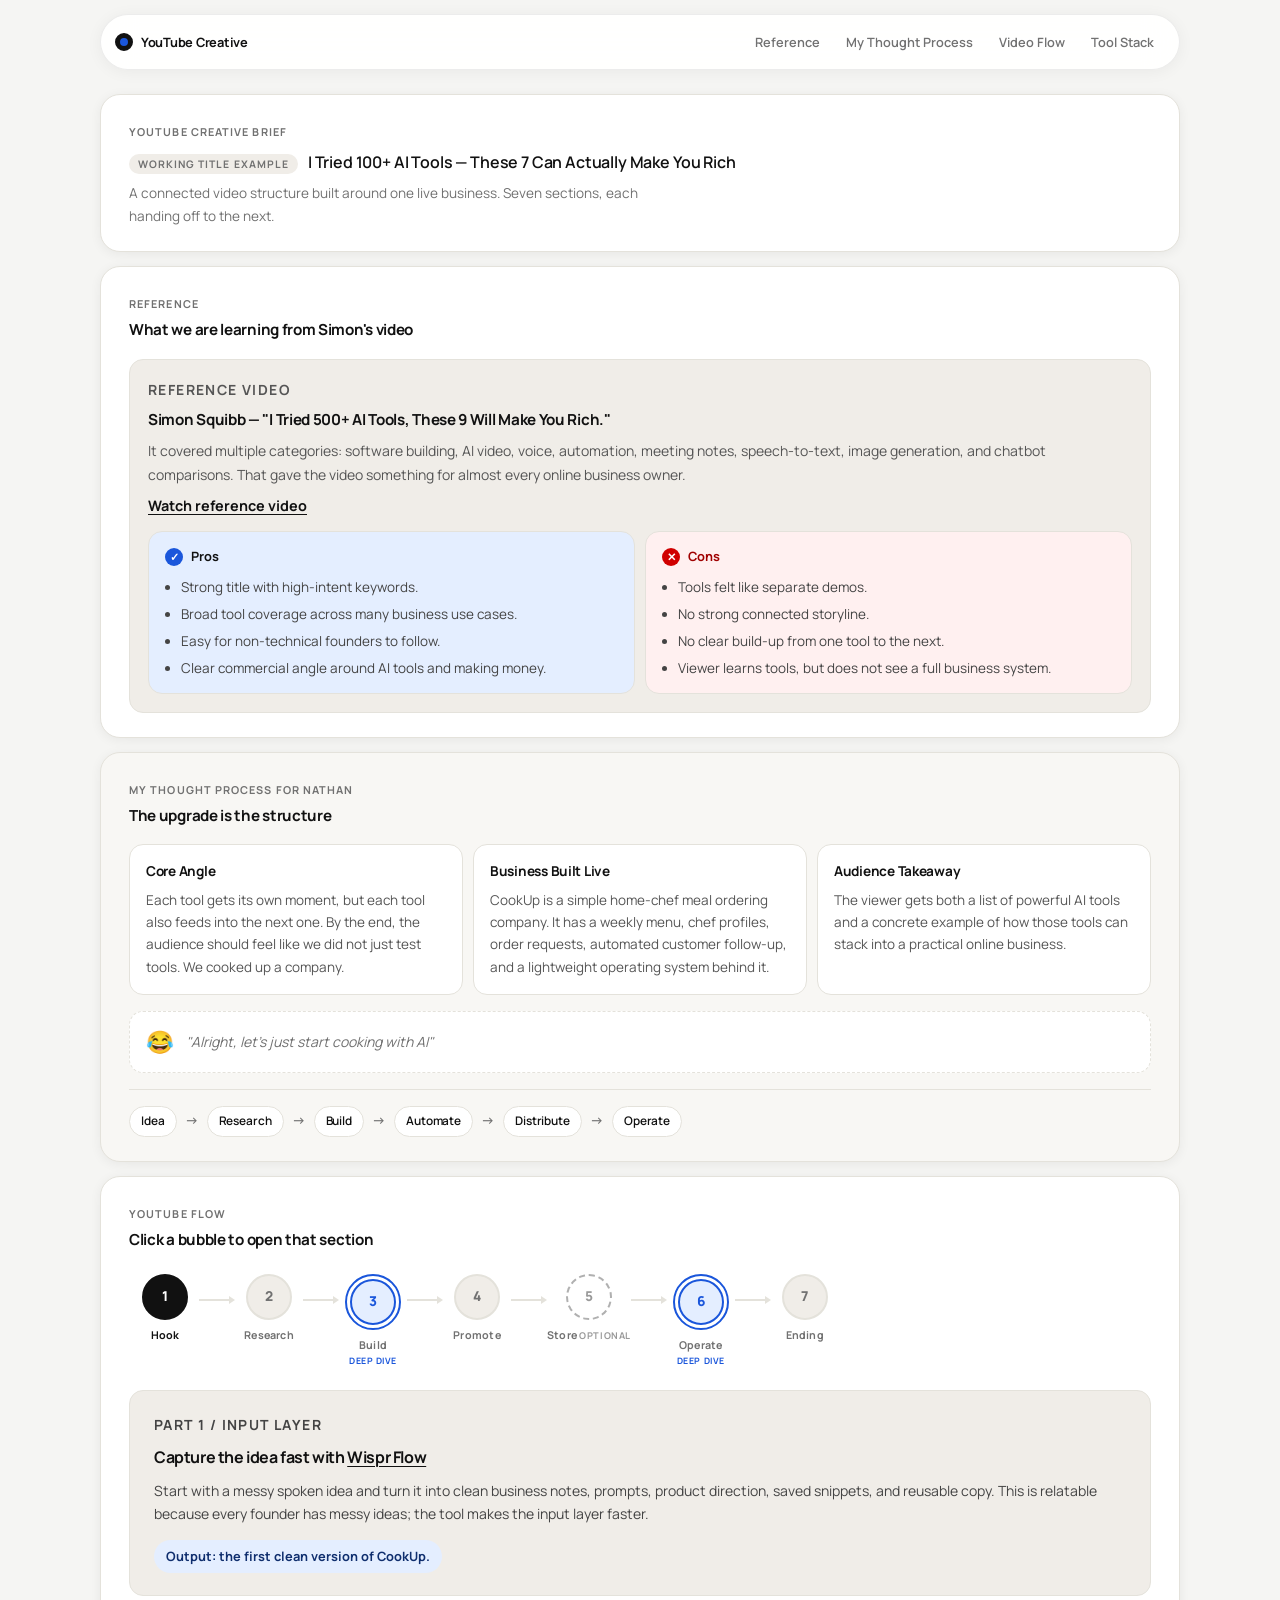
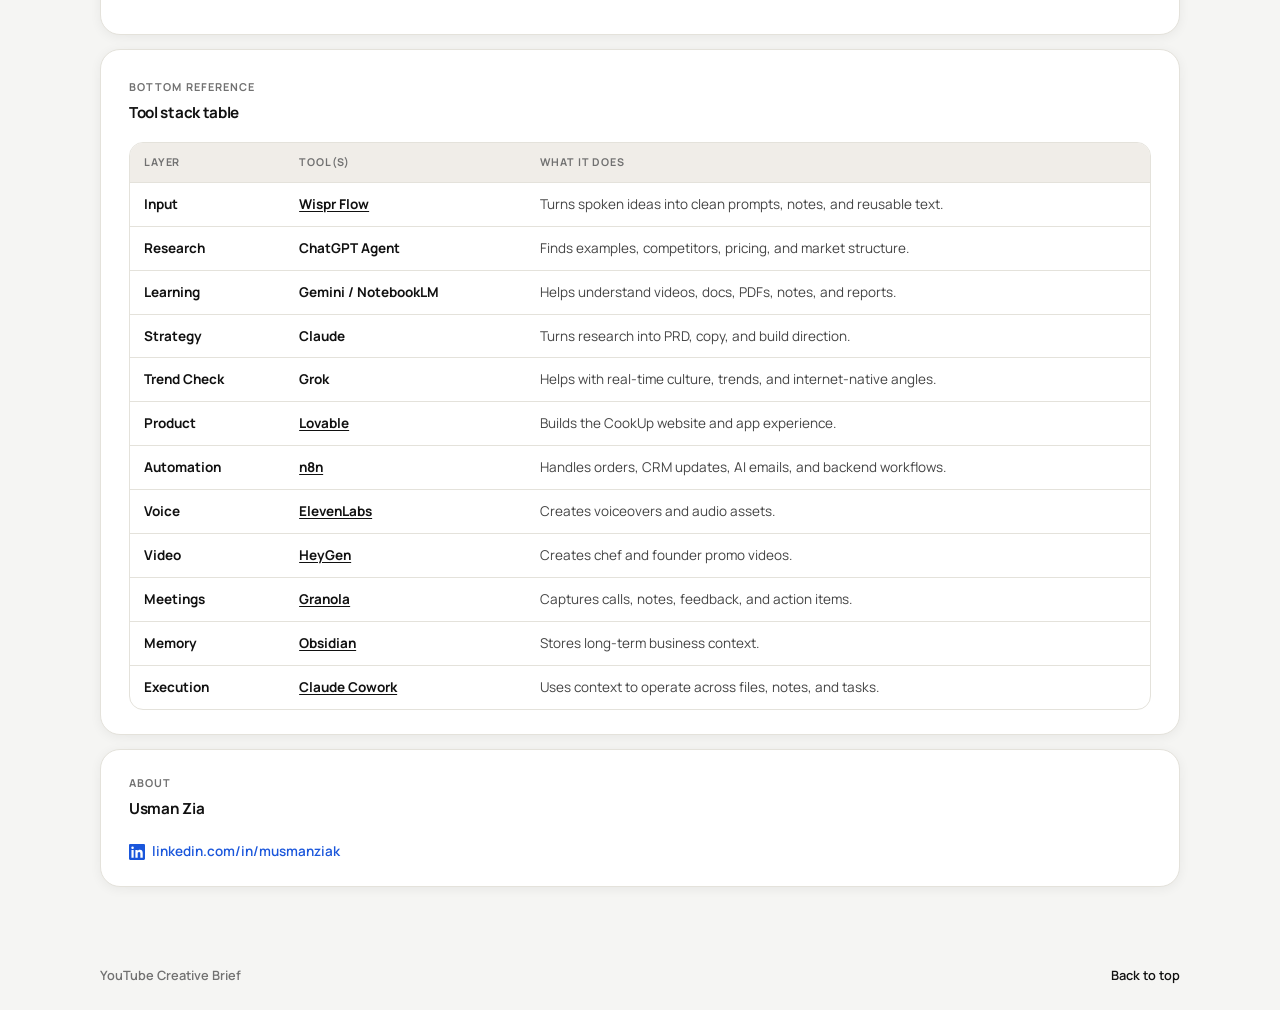
==== commit 050b7589: "Mark bubbles 3 and 6 as deep dive sections Adds outer ring and Deep Dive tag to Build and Operate bu" ====
--- a/docs/index.html
+++ b/docs/index.html
@@ -150,9 +150,9 @@
               <div class="bubble-label">Research</div>
             </button>
             <div class="bubble-connector" aria-hidden="true"></div>
-            <button class="bubble-step" type="button" role="tab" aria-selected="false" aria-controls="flow-3" data-flow-tab="flow-3">
-              <div class="bubble-circle">3</div>
-              <div class="bubble-label">Build</div>
+            <button class="bubble-step bubble-deep-dive" type="button" role="tab" aria-selected="false" aria-controls="flow-3" data-flow-tab="flow-3">
+              <div class="bubble-ring"><div class="bubble-circle">3</div></div>
+              <div class="bubble-label">Build <span class="deep-dive-tag">Deep Dive</span></div>
             </button>
             <div class="bubble-connector" aria-hidden="true"></div>
             <button class="bubble-step" type="button" role="tab" aria-selected="false" aria-controls="flow-4" data-flow-tab="flow-4">
@@ -165,9 +165,9 @@
               <div class="bubble-label">Store <span class="optional-tag">optional</span></div>
             </button>
             <div class="bubble-connector" aria-hidden="true"></div>
-            <button class="bubble-step" type="button" role="tab" aria-selected="false" aria-controls="flow-6" data-flow-tab="flow-6">
-              <div class="bubble-circle">6</div>
-              <div class="bubble-label">Operate</div>
+            <button class="bubble-step bubble-deep-dive" type="button" role="tab" aria-selected="false" aria-controls="flow-6" data-flow-tab="flow-6">
+              <div class="bubble-ring"><div class="bubble-circle">6</div></div>
+              <div class="bubble-label">Operate <span class="deep-dive-tag">Deep Dive</span></div>
             </button>
             <div class="bubble-connector" aria-hidden="true"></div>
             <button class="bubble-step" type="button" role="tab" aria-selected="false" aria-controls="flow-7" data-flow-tab="flow-7">
@@ -275,7 +275,7 @@
                 </div>
                 <div class="tool-row">
                   <span class="tool-name"><a class="tool-link" href="https://www.anthropic.com/product/claude-cowork" target="_blank" rel="noreferrer">Claude Cowork</a></span>
-                  <span class="tool-desc">Uses that context to draft follow-ups, organize tasks, improve copy, update plans, and help manage the business.</span>
+                  <span class="tool-desc">Uses that context to draft follow-ups, organize tasks, improve copy, and manage the business. <mark class="highlight-term">Fully remote — access it from your phone like SSH into your operating system from anywhere.</mark></span>
                 </div>
               </div>
               <div class="output">Framing: Granola captures it. Obsidian remembers it. Claude Cowork operates it.</div>
--- a/docs/styles.css
+++ b/docs/styles.css
@@ -465,6 +465,31 @@
   color: var(--ink);
 }
 
+.bubble-ring {
+  padding: 3px;
+  border-radius: 50%;
+  border: 2px solid var(--accent);
+}
+
+.bubble-deep-dive .bubble-circle {
+  border-color: var(--accent);
+  color: var(--accent);
+  background: var(--accent-soft);
+}
+
+.bubble-deep-dive.active .bubble-ring {
+  border-color: var(--ink);
+}
+
+.deep-dive-tag {
+  display: block;
+  font-size: 0.55rem;
+  font-weight: 700;
+  letter-spacing: 0.06em;
+  text-transform: uppercase;
+  color: var(--accent);
+}
+
 .bubble-optional .bubble-circle {
   border-style: dashed;
   border-color: #b0b0b0;
@@ -796,16 +821,79 @@
   }
 
   .section-shell {
-    padding: 18px;
+    padding: 16px;
     border-radius: 16px;
-  }
-
-  .page-title {
-    font-size: 1.3rem;
   }
 
   .footer {
     flex-direction: column;
     gap: 6px;
   }
-}
+
+  /* Hero */
+  .working-title {
+    font-size: 0.9rem;
+  }
+
+  /* Tool grid: stack name above desc */
+  .tool-row {
+    grid-template-columns: 1fr;
+    gap: 3px;
+  }
+
+  .tool-name {
+    font-size: 0.75rem;
+  }
+
+  /* Bubbles: shrink so pipeline scrolls cleanly */
+  .bubble-circle {
+    width: 38px;
+    height: 38px;
+    font-size: 0.78rem;
+  }
+
+  .bubble-step {
+    min-width: 56px;
+  }
+
+  .bubble-label {
+    font-size: 0.6rem;
+  }
+
+  .bubble-connector {
+    margin-top: 18px;
+    width: 24px;
+  }
+
+  /* Panel */
+  .panel-header h3 {
+    font-size: 0.92rem;
+  }
+
+  .flow-panel {
+    padding: 16px;
+  }
+
+  /* Funny quote */
+  .funny-quote {
+    flex-direction: column;
+    align-items: flex-start;
+    gap: 6px;
+  }
+
+  /* Flow strip: tighter */
+  .flow-pill {
+    font-size: 0.7rem;
+    padding: 4px 9px;
+  }
+
+  /* Reference card */
+  .reference-card {
+    padding: 14px;
+  }
+
+  /* Table: ensure it scrolls */
+  .table-wrap {
+    -webkit-overflow-scrolling: touch;
+  }
+}
